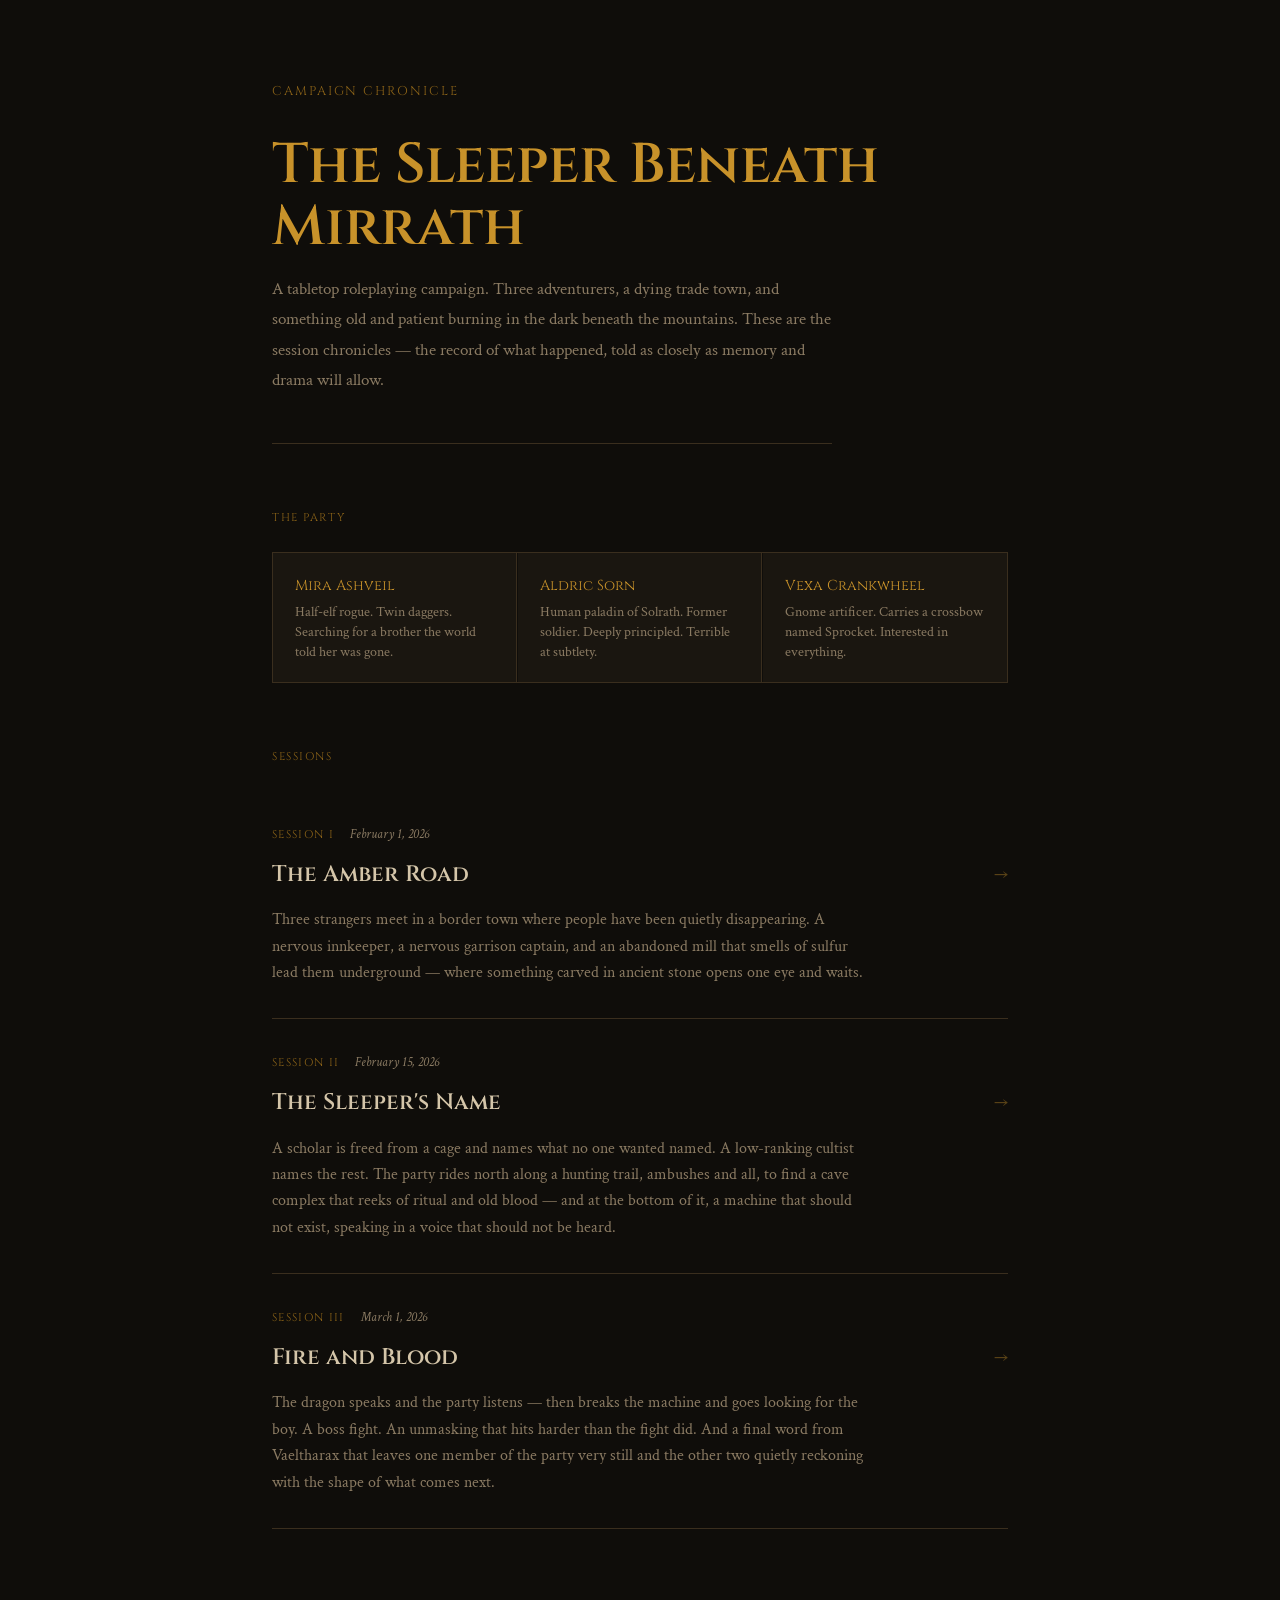
==== index.html @ ccd29888 "Initial commit: campaign chronicle site with 3 sessions - CLAUDE.md with project structure and workf" ====
<!DOCTYPE html>
<html lang="en">
<head>
  <meta charset="UTF-8">
  <meta name="viewport" content="width=device-width, initial-scale=1.0">
  <title>The Sleeper Beneath Mirrath — Campaign Chronicle</title>
  <link rel="preconnect" href="https://fonts.googleapis.com">
  <link rel="preconnect" href="https://fonts.gstatic.com" crossorigin>
  <link href="https://fonts.googleapis.com/css2?family=Cinzel:wght@400;600&family=Crimson+Text:ital,wght@0,400;0,600;1,400&display=swap" rel="stylesheet">
  <style>
    *, *::before, *::after { box-sizing: border-box; margin: 0; padding: 0; }
    :root {
      --bg: #0f0d0a; --surface: #1a1610; --border: #3a2e1e;
      --amber: #c8922a; --amber-dim: #8a6218;
      --text: #d4c5a9; --text-dim: #8a7a62;
    }
    body { background: var(--bg); color: var(--text); font-family: 'Crimson Text', Georgia, serif; font-size: 1.15rem; line-height: 1.8; min-height: 100vh; }
    .page-wrap { max-width: 800px; margin: 0 auto; padding: 5rem 2rem 6rem; }

    /* Hero */
    .site-title {
      font-family: 'Cinzel', serif;
      font-size: clamp(2rem, 6vw, 3.5rem);
      font-weight: 600;
      color: var(--amber);
      line-height: 1.1;
      margin-bottom: 1rem;
    }
    .site-subtitle {
      font-family: 'Cinzel', serif;
      font-size: 0.8rem;
      letter-spacing: 0.15em;
      text-transform: uppercase;
      color: var(--amber-dim);
      margin-bottom: 2rem;
    }
    .site-intro {
      max-width: 560px;
      color: var(--text-dim);
      font-size: 1.05rem;
      margin-bottom: 4rem;
      padding-bottom: 3rem;
      border-bottom: 1px solid var(--border);
    }

    /* Party roster */
    .party-section { margin-bottom: 4rem; }
    .section-label {
      font-family: 'Cinzel', serif;
      font-size: 0.7rem;
      letter-spacing: 0.14em;
      text-transform: uppercase;
      color: var(--amber-dim);
      margin-bottom: 1.5rem;
    }
    .party-grid { display: grid; grid-template-columns: repeat(auto-fill, minmax(220px, 1fr)); gap: 1px; border: 1px solid var(--border); }
    .party-member { padding: 1.2rem 1.4rem; background: var(--surface); }
    .party-member:not(:last-child) { border-right: 1px solid var(--border); }
    .member-name { font-family: 'Cinzel', serif; font-size: 0.9rem; color: var(--amber); margin-bottom: 0.2rem; }
    .member-desc { font-size: 0.85rem; color: var(--text-dim); line-height: 1.5; }

    /* Sessions */
    .sessions-section { }
    .session-card {
      display: block;
      text-decoration: none;
      color: inherit;
      padding: 2rem 0;
      border-bottom: 1px solid var(--border);
      transition: all 0.2s;
    }
    .session-card:first-child { border-top: 1px solid var(--border); }
    .session-card:hover .card-title { color: var(--amber); }
    .session-card:hover .card-arrow { opacity: 1; transform: translateX(4px); }
    .card-header { display: flex; align-items: baseline; gap: 1rem; margin-bottom: 0.5rem; }
    .card-number {
      font-family: 'Cinzel', serif;
      font-size: 0.7rem;
      letter-spacing: 0.12em;
      text-transform: uppercase;
      color: var(--amber-dim);
      white-space: nowrap;
    }
    .card-date { font-size: 0.8rem; color: var(--text-dim); font-style: italic; }
    .card-title-row { display: flex; align-items: center; justify-content: space-between; margin-bottom: 0.8rem; }
    .card-title {
      font-family: 'Cinzel', serif;
      font-size: 1.4rem;
      font-weight: 600;
      color: var(--text);
      transition: color 0.2s;
    }
    .card-arrow { color: var(--amber); font-size: 1.2rem; opacity: 0.4; transition: all 0.2s; }
    .card-summary { color: var(--text-dim); font-size: 1rem; max-width: 600px; line-height: 1.65; }
  </style>
</head>
<body>
<div class="page-wrap">

  <p class="site-subtitle">Campaign Chronicle</p>
  <h1 class="site-title">The Sleeper Beneath Mirrath</h1>
  <p class="site-intro">A tabletop roleplaying campaign. Three adventurers, a dying trade town, and something old and patient burning in the dark beneath the mountains. These are the session chronicles — the record of what happened, told as closely as memory and drama will allow.</p>

  <div class="party-section">
    <p class="section-label">The Party</p>
    <div class="party-grid">
      <div class="party-member">
        <p class="member-name">Mira Ashveil</p>
        <p class="member-desc">Half-elf rogue. Twin daggers. Searching for a brother the world told her was gone.</p>
      </div>
      <div class="party-member">
        <p class="member-name">Aldric Sorn</p>
        <p class="member-desc">Human paladin of Solrath. Former soldier. Deeply principled. Terrible at subtlety.</p>
      </div>
      <div class="party-member">
        <p class="member-name">Vexa Crankwheel</p>
        <p class="member-desc">Gnome artificer. Carries a crossbow named Sprocket. Interested in everything.</p>
      </div>
    </div>
  </div>

  <div class="sessions-section">
    <p class="section-label">Sessions</p>

    <a href="session-1/index.html" class="session-card">
      <div class="card-header">
        <span class="card-number">Session I</span>
        <span class="card-date">February 1, 2026</span>
      </div>
      <div class="card-title-row">
        <span class="card-title">The Amber Road</span>
        <span class="card-arrow">&#8594;</span>
      </div>
      <p class="card-summary">Three strangers meet in a border town where people have been quietly disappearing. A nervous innkeeper, a nervous garrison captain, and an abandoned mill that smells of sulfur lead them underground — where something carved in ancient stone opens one eye and waits.</p>
    </a>

    <a href="session-2/index.html" class="session-card">
      <div class="card-header">
        <span class="card-number">Session II</span>
        <span class="card-date">February 15, 2026</span>
      </div>
      <div class="card-title-row">
        <span class="card-title">The Sleeper's Name</span>
        <span class="card-arrow">&#8594;</span>
      </div>
      <p class="card-summary">A scholar is freed from a cage and names what no one wanted named. A low-ranking cultist names the rest. The party rides north along a hunting trail, ambushes and all, to find a cave complex that reeks of ritual and old blood — and at the bottom of it, a machine that should not exist, speaking in a voice that should not be heard.</p>
    </a>

    <a href="session-3/index.html" class="session-card">
      <div class="card-header">
        <span class="card-number">Session III</span>
        <span class="card-date">March 1, 2026</span>
      </div>
      <div class="card-title-row">
        <span class="card-title">Fire and Blood</span>
        <span class="card-arrow">&#8594;</span>
      </div>
      <p class="card-summary">The dragon speaks and the party listens — then breaks the machine and goes looking for the boy. A boss fight. An unmasking that hits harder than the fight did. And a final word from Vaeltharax that leaves one member of the party very still and the other two quietly reckoning with the shape of what comes next.</p>
    </a>

  </div>

</div>
</body>
</html>
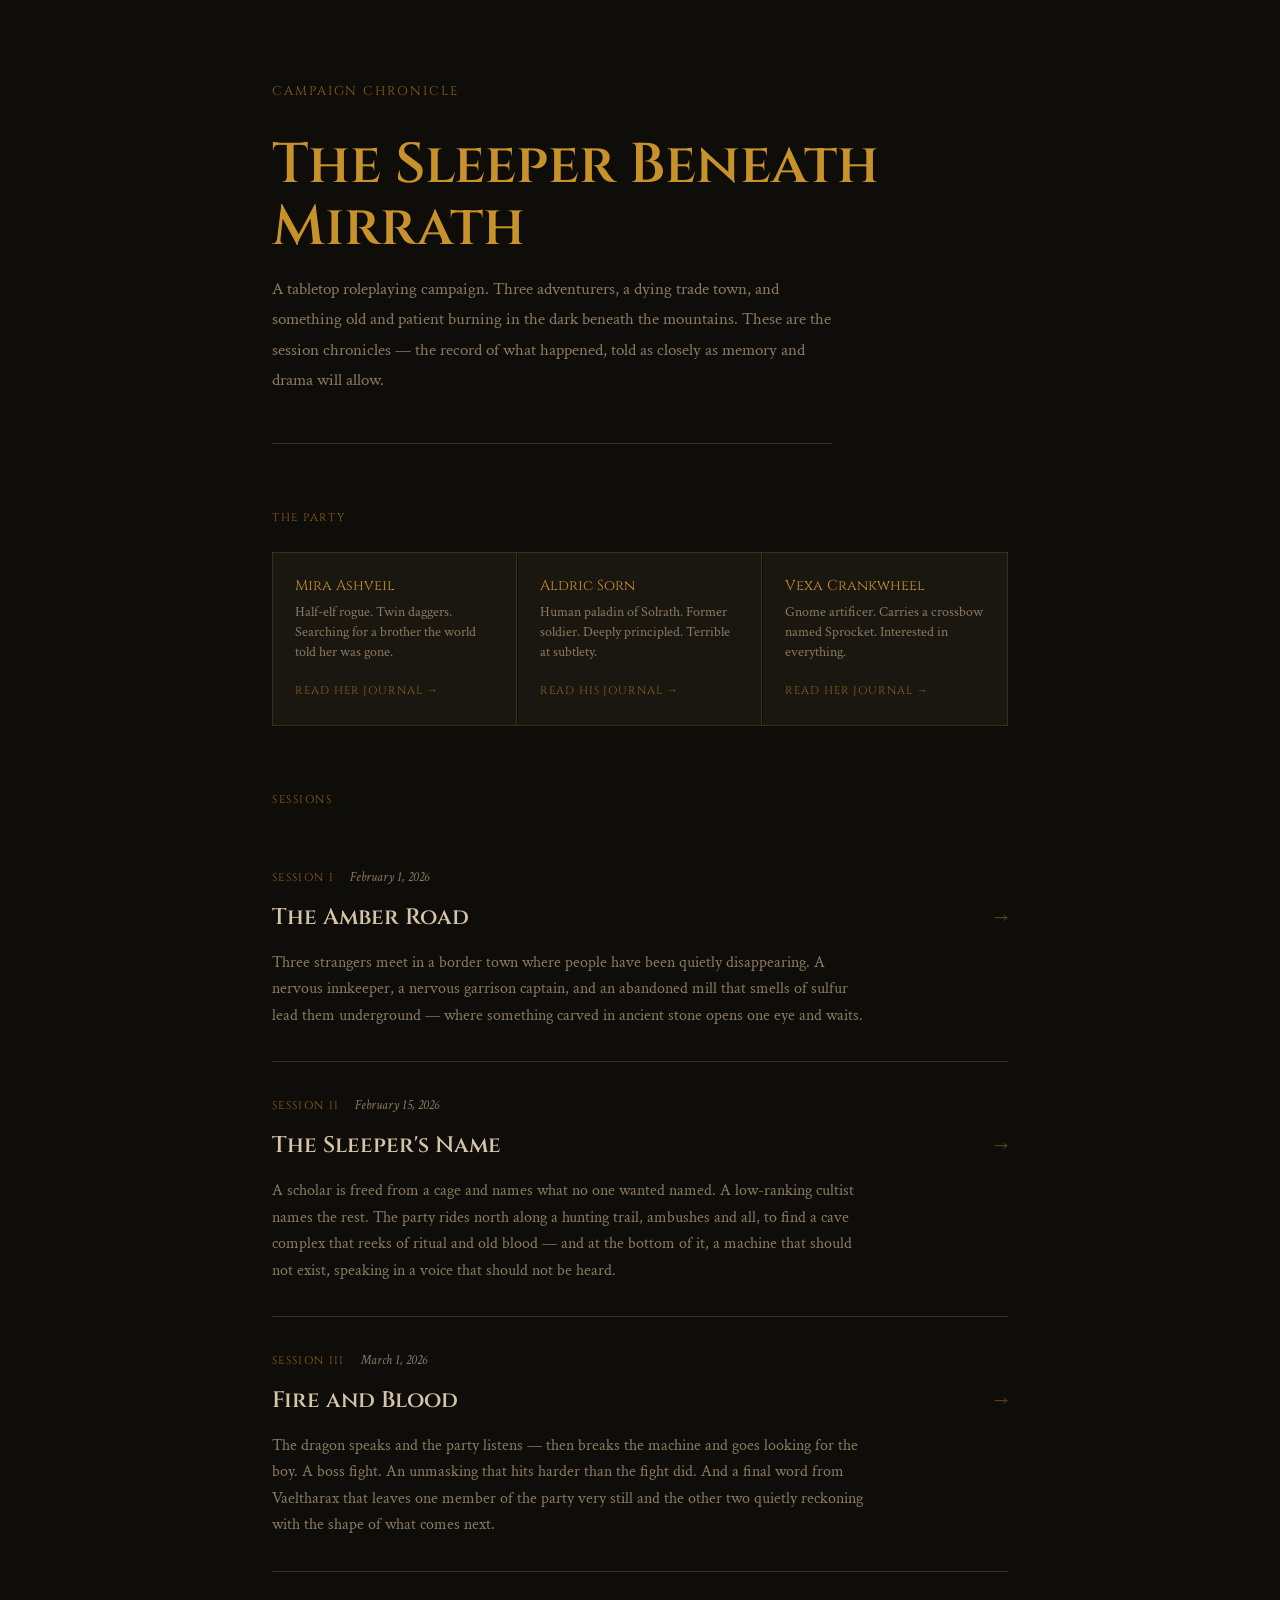
==== commit ec26624c: "Add character journal pages and update workflow - Create characters/ directory with journal pages fo" ====
--- a/index.html
+++ b/index.html
@@ -57,7 +57,9 @@
     .party-member { padding: 1.2rem 1.4rem; background: var(--surface); }
     .party-member:not(:last-child) { border-right: 1px solid var(--border); }
     .member-name { font-family: 'Cinzel', serif; font-size: 0.9rem; color: var(--amber); margin-bottom: 0.2rem; }
-    .member-desc { font-size: 0.85rem; color: var(--text-dim); line-height: 1.5; }
+    .member-desc { font-size: 0.85rem; color: var(--text-dim); line-height: 1.5; margin-bottom: 0.6rem; }
+    .member-journal { font-family: 'Cinzel', serif; font-size: 0.7rem; letter-spacing: 0.08em; text-transform: uppercase; color: var(--amber-dim); text-decoration: none; transition: color 0.2s; display: inline-block; }
+    .member-journal:hover { color: var(--amber); }
 
     /* Sessions */
     .sessions-section { }
@@ -107,14 +109,17 @@
       <div class="party-member">
         <p class="member-name">Mira Ashveil</p>
         <p class="member-desc">Half-elf rogue. Twin daggers. Searching for a brother the world told her was gone.</p>
+        <a href="characters/mira-ashveil/index.html" class="member-journal">Read her journal &#8594;</a>
       </div>
       <div class="party-member">
         <p class="member-name">Aldric Sorn</p>
         <p class="member-desc">Human paladin of Solrath. Former soldier. Deeply principled. Terrible at subtlety.</p>
+        <a href="characters/aldric-sorn/index.html" class="member-journal">Read his journal &#8594;</a>
       </div>
       <div class="party-member">
         <p class="member-name">Vexa Crankwheel</p>
         <p class="member-desc">Gnome artificer. Carries a crossbow named Sprocket. Interested in everything.</p>
+        <a href="characters/vexa-crankwheel/index.html" class="member-journal">Read her journal &#8594;</a>
       </div>
     </div>
   </div>
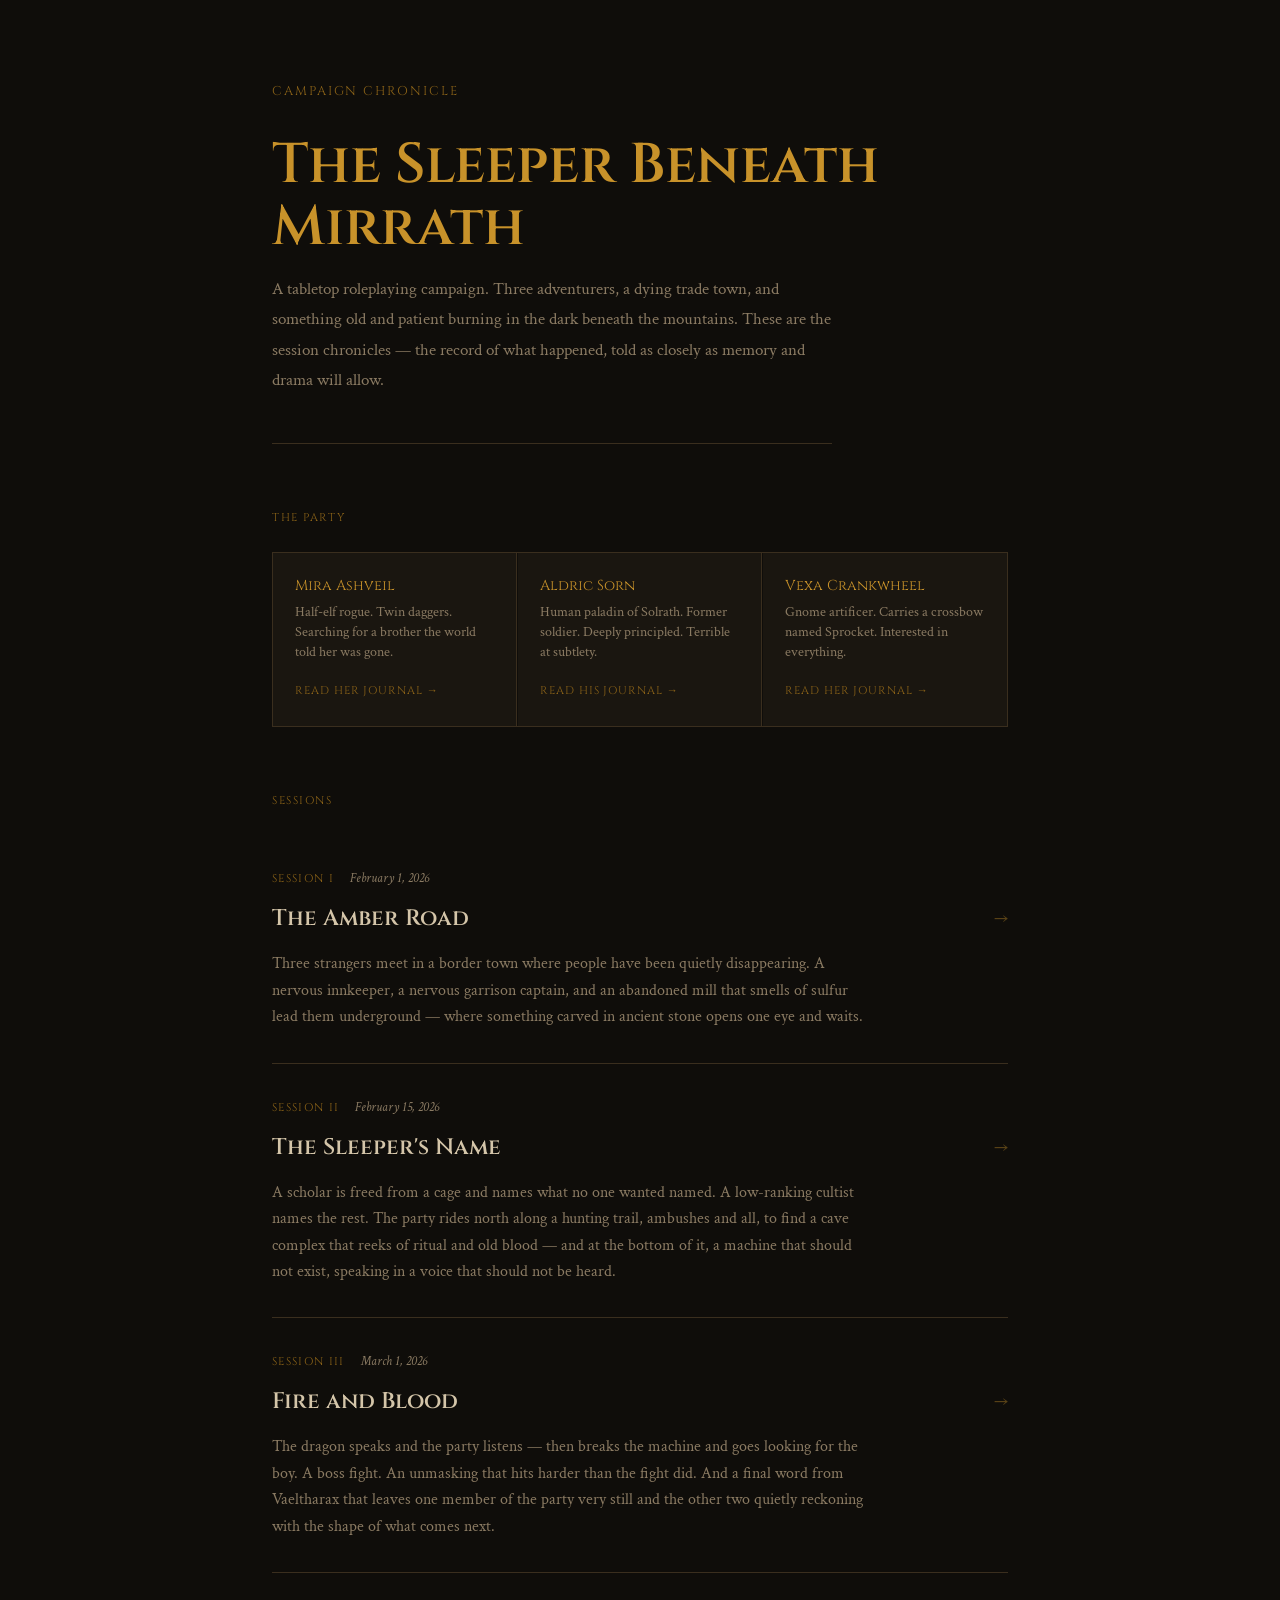
==== commit 6e0d99fa: "Extract shared stylesheet and add page templates - Create style.css as single source of truth for al" ====
--- a/index.html
+++ b/index.html
@@ -7,97 +7,10 @@
   <link rel="preconnect" href="https://fonts.googleapis.com">
   <link rel="preconnect" href="https://fonts.gstatic.com" crossorigin>
   <link href="https://fonts.googleapis.com/css2?family=Cinzel:wght@400;600&family=Crimson+Text:ital,wght@0,400;0,600;1,400&display=swap" rel="stylesheet">
-  <style>
-    *, *::before, *::after { box-sizing: border-box; margin: 0; padding: 0; }
-    :root {
-      --bg: #0f0d0a; --surface: #1a1610; --border: #3a2e1e;
-      --amber: #c8922a; --amber-dim: #8a6218;
-      --text: #d4c5a9; --text-dim: #8a7a62;
-    }
-    body { background: var(--bg); color: var(--text); font-family: 'Crimson Text', Georgia, serif; font-size: 1.15rem; line-height: 1.8; min-height: 100vh; }
-    .page-wrap { max-width: 800px; margin: 0 auto; padding: 5rem 2rem 6rem; }
-
-    /* Hero */
-    .site-title {
-      font-family: 'Cinzel', serif;
-      font-size: clamp(2rem, 6vw, 3.5rem);
-      font-weight: 600;
-      color: var(--amber);
-      line-height: 1.1;
-      margin-bottom: 1rem;
-    }
-    .site-subtitle {
-      font-family: 'Cinzel', serif;
-      font-size: 0.8rem;
-      letter-spacing: 0.15em;
-      text-transform: uppercase;
-      color: var(--amber-dim);
-      margin-bottom: 2rem;
-    }
-    .site-intro {
-      max-width: 560px;
-      color: var(--text-dim);
-      font-size: 1.05rem;
-      margin-bottom: 4rem;
-      padding-bottom: 3rem;
-      border-bottom: 1px solid var(--border);
-    }
-
-    /* Party roster */
-    .party-section { margin-bottom: 4rem; }
-    .section-label {
-      font-family: 'Cinzel', serif;
-      font-size: 0.7rem;
-      letter-spacing: 0.14em;
-      text-transform: uppercase;
-      color: var(--amber-dim);
-      margin-bottom: 1.5rem;
-    }
-    .party-grid { display: grid; grid-template-columns: repeat(auto-fill, minmax(220px, 1fr)); gap: 1px; border: 1px solid var(--border); }
-    .party-member { padding: 1.2rem 1.4rem; background: var(--surface); }
-    .party-member:not(:last-child) { border-right: 1px solid var(--border); }
-    .member-name { font-family: 'Cinzel', serif; font-size: 0.9rem; color: var(--amber); margin-bottom: 0.2rem; }
-    .member-desc { font-size: 0.85rem; color: var(--text-dim); line-height: 1.5; margin-bottom: 0.6rem; }
-    .member-journal { font-family: 'Cinzel', serif; font-size: 0.7rem; letter-spacing: 0.08em; text-transform: uppercase; color: var(--amber-dim); text-decoration: none; transition: color 0.2s; display: inline-block; }
-    .member-journal:hover { color: var(--amber); }
-
-    /* Sessions */
-    .sessions-section { }
-    .session-card {
-      display: block;
-      text-decoration: none;
-      color: inherit;
-      padding: 2rem 0;
-      border-bottom: 1px solid var(--border);
-      transition: all 0.2s;
-    }
-    .session-card:first-child { border-top: 1px solid var(--border); }
-    .session-card:hover .card-title { color: var(--amber); }
-    .session-card:hover .card-arrow { opacity: 1; transform: translateX(4px); }
-    .card-header { display: flex; align-items: baseline; gap: 1rem; margin-bottom: 0.5rem; }
-    .card-number {
-      font-family: 'Cinzel', serif;
-      font-size: 0.7rem;
-      letter-spacing: 0.12em;
-      text-transform: uppercase;
-      color: var(--amber-dim);
-      white-space: nowrap;
-    }
-    .card-date { font-size: 0.8rem; color: var(--text-dim); font-style: italic; }
-    .card-title-row { display: flex; align-items: center; justify-content: space-between; margin-bottom: 0.8rem; }
-    .card-title {
-      font-family: 'Cinzel', serif;
-      font-size: 1.4rem;
-      font-weight: 600;
-      color: var(--text);
-      transition: color 0.2s;
-    }
-    .card-arrow { color: var(--amber); font-size: 1.2rem; opacity: 0.4; transition: all 0.2s; }
-    .card-summary { color: var(--text-dim); font-size: 1rem; max-width: 600px; line-height: 1.65; }
-  </style>
+  <link rel="stylesheet" href="style.css">
 </head>
 <body>
-<div class="page-wrap">
+<div class="page-wrap page-wrap--wide">
 
   <p class="site-subtitle">Campaign Chronicle</p>
   <h1 class="site-title">The Sleeper Beneath Mirrath</h1>
--- a/style.css
+++ b/style.css
@@ -0,0 +1,304 @@
+/* ============================================================
+   The Sleeper Beneath Mirrath — Shared Stylesheet
+   ============================================================ */
+
+/* Reset */
+*, *::before, *::after { box-sizing: border-box; margin: 0; padding: 0; }
+
+/* Design tokens */
+:root {
+  --bg: #0f0d0a;
+  --surface: #1a1610;
+  --border: #3a2e1e;
+  --amber: #c8922a;
+  --amber-dim: #8a6218;
+  --text: #d4c5a9;
+  --text-dim: #8a7a62;
+}
+
+/* ── Base ─────────────────────────────────────────────────── */
+
+body {
+  background: var(--bg);
+  color: var(--text);
+  font-family: 'Crimson Text', Georgia, serif;
+  font-size: 1.2rem;
+  line-height: 1.8;
+  min-height: 100vh;
+}
+
+.page-wrap {
+  max-width: 760px;
+  margin: 0 auto;
+  padding: 3rem 2rem 6rem;
+}
+
+/* ── Navigation ───────────────────────────────────────────── */
+
+.site-nav {
+  display: flex;
+  justify-content: space-between;
+  align-items: center;
+  padding-bottom: 2rem;
+  border-bottom: 1px solid var(--border);
+  margin-bottom: 3rem;
+}
+.site-nav a {
+  color: var(--amber-dim);
+  text-decoration: none;
+  font-family: 'Cinzel', serif;
+  font-size: 0.8rem;
+  letter-spacing: 0.08em;
+  text-transform: uppercase;
+  transition: color 0.2s;
+}
+.site-nav a:hover { color: var(--amber); }
+
+/* Session nav (roman numeral links) */
+.site-nav .session-links { display: flex; gap: 1.5rem; }
+
+/* Character nav (character name links) */
+.site-nav .char-links { display: flex; gap: 1.5rem; }
+.site-nav .char-links a.active { color: var(--amber); }
+
+/* ── Typography ───────────────────────────────────────────── */
+
+h1 {
+  font-family: 'Cinzel', serif;
+  font-size: 2.4rem;
+  font-weight: 600;
+  color: var(--amber);
+  line-height: 1.2;
+  margin-bottom: 0.5rem;
+}
+
+h2 {
+  font-family: 'Cinzel', serif;
+  font-size: 1.05rem;
+  font-weight: 600;
+  letter-spacing: 0.06em;
+  text-transform: uppercase;
+  color: var(--amber);
+  margin: 3rem 0 1.2rem;
+  padding-bottom: 0.4rem;
+  border-bottom: 1px solid var(--border);
+}
+
+p { margin-bottom: 1.4em; }
+p:last-child { margin-bottom: 0; }
+
+blockquote {
+  border-left: 3px solid var(--amber-dim);
+  margin: 1.8rem 0;
+  padding: 0.5rem 1.4rem;
+  font-style: italic;
+  color: var(--text-dim);
+  background: rgba(200, 146, 42, 0.04);
+}
+
+.divider {
+  text-align: center;
+  color: var(--amber-dim);
+  margin: 2.5rem 0;
+  letter-spacing: 0.3em;
+  font-size: 0.85rem;
+  opacity: 0.6;
+}
+
+/* ── Session pages ────────────────────────────────────────── */
+
+.session-meta {
+  font-family: 'Cinzel', serif;
+  font-size: 0.75rem;
+  letter-spacing: 0.12em;
+  text-transform: uppercase;
+  color: var(--amber-dim);
+  margin-bottom: 0.75rem;
+}
+
+.session-date {
+  font-size: 0.9rem;
+  color: var(--text-dim);
+  font-style: italic;
+  margin-bottom: 3rem;
+}
+
+.session-footer {
+  margin-top: 5rem;
+  padding-top: 2rem;
+  border-top: 1px solid var(--border);
+  font-size: 0.85rem;
+  color: var(--text-dim);
+  display: grid;
+  grid-template-columns: 1fr 1fr;
+  gap: 1.5rem;
+}
+.session-footer h3 {
+  font-family: 'Cinzel', serif;
+  font-size: 0.7rem;
+  letter-spacing: 0.1em;
+  text-transform: uppercase;
+  color: var(--amber-dim);
+  margin-bottom: 0.5rem;
+}
+.session-footer ul { list-style: none; padding: 0; }
+.session-footer ul li::before { content: "— "; color: var(--amber-dim); }
+
+.session-pagination {
+  margin-top: 3rem;
+  display: flex;
+  justify-content: space-between;
+}
+.session-pagination a {
+  font-family: 'Cinzel', serif;
+  font-size: 0.8rem;
+  letter-spacing: 0.08em;
+  text-transform: uppercase;
+  color: var(--amber);
+  text-decoration: none;
+  border: 1px solid var(--amber-dim);
+  padding: 0.5rem 1.2rem;
+  transition: all 0.2s;
+}
+.session-pagination a:hover { background: var(--amber); color: var(--bg); }
+
+/* ── Character journal pages ──────────────────────────────── */
+
+.char-meta {
+  font-family: 'Cinzel', serif;
+  font-size: 0.75rem;
+  letter-spacing: 0.12em;
+  text-transform: uppercase;
+  color: var(--amber-dim);
+  margin-bottom: 0.75rem;
+}
+
+.char-tagline {
+  font-size: 1rem;
+  color: var(--text-dim);
+  font-style: italic;
+  margin-bottom: 3rem;
+  padding-bottom: 3rem;
+  border-bottom: 1px solid var(--border);
+}
+
+.journal-entry { margin-bottom: 4rem; }
+
+.entry-header { margin-bottom: 1.5rem; }
+
+.entry-session {
+  font-family: 'Cinzel', serif;
+  font-size: 0.7rem;
+  letter-spacing: 0.12em;
+  text-transform: uppercase;
+  color: var(--amber-dim);
+  margin-bottom: 0.4rem;
+}
+
+.entry-date {
+  font-family: 'Cinzel', serif;
+  font-size: 1.1rem;
+  font-weight: 600;
+  color: var(--text);
+  margin-bottom: 0.3rem;
+}
+
+.entry-session-link { font-size: 0.8rem; color: var(--text-dim); }
+.entry-session-link a { color: var(--amber-dim); text-decoration: none; transition: color 0.2s; }
+.entry-session-link a:hover { color: var(--amber); }
+
+/* ── Root index ───────────────────────────────────────────── */
+
+.page-wrap--wide { max-width: 800px; padding-top: 5rem; }
+
+.site-title {
+  font-family: 'Cinzel', serif;
+  font-size: clamp(2rem, 6vw, 3.5rem);
+  font-weight: 600;
+  color: var(--amber);
+  line-height: 1.1;
+  margin-bottom: 1rem;
+}
+
+.site-subtitle {
+  font-family: 'Cinzel', serif;
+  font-size: 0.8rem;
+  letter-spacing: 0.15em;
+  text-transform: uppercase;
+  color: var(--amber-dim);
+  margin-bottom: 2rem;
+}
+
+.site-intro {
+  max-width: 560px;
+  color: var(--text-dim);
+  font-size: 1.05rem;
+  margin-bottom: 4rem;
+  padding-bottom: 3rem;
+  border-bottom: 1px solid var(--border);
+}
+
+.section-label {
+  font-family: 'Cinzel', serif;
+  font-size: 0.7rem;
+  letter-spacing: 0.14em;
+  text-transform: uppercase;
+  color: var(--amber-dim);
+  margin-bottom: 1.5rem;
+}
+
+.party-section { margin-bottom: 4rem; }
+.party-grid {
+  display: grid;
+  grid-template-columns: repeat(auto-fill, minmax(220px, 1fr));
+  gap: 1px;
+  border: 1px solid var(--border);
+}
+.party-member { padding: 1.2rem 1.4rem; background: var(--surface); }
+.party-member:not(:last-child) { border-right: 1px solid var(--border); }
+.member-name { font-family: 'Cinzel', serif; font-size: 0.9rem; color: var(--amber); margin-bottom: 0.2rem; }
+.member-desc { font-size: 0.85rem; color: var(--text-dim); line-height: 1.5; margin-bottom: 0.6rem; }
+.member-journal {
+  font-family: 'Cinzel', serif;
+  font-size: 0.7rem;
+  letter-spacing: 0.08em;
+  text-transform: uppercase;
+  color: var(--amber-dim);
+  text-decoration: none;
+  transition: color 0.2s;
+  display: inline-block;
+}
+.member-journal:hover { color: var(--amber); }
+
+.session-card {
+  display: block;
+  text-decoration: none;
+  color: inherit;
+  padding: 2rem 0;
+  border-bottom: 1px solid var(--border);
+  transition: all 0.2s;
+}
+.session-card:first-child { border-top: 1px solid var(--border); }
+.session-card:hover .card-title { color: var(--amber); }
+.session-card:hover .card-arrow { opacity: 1; transform: translateX(4px); }
+
+.card-header { display: flex; align-items: baseline; gap: 1rem; margin-bottom: 0.5rem; }
+.card-number {
+  font-family: 'Cinzel', serif;
+  font-size: 0.7rem;
+  letter-spacing: 0.12em;
+  text-transform: uppercase;
+  color: var(--amber-dim);
+  white-space: nowrap;
+}
+.card-date { font-size: 0.8rem; color: var(--text-dim); font-style: italic; }
+.card-title-row { display: flex; align-items: center; justify-content: space-between; margin-bottom: 0.8rem; }
+.card-title {
+  font-family: 'Cinzel', serif;
+  font-size: 1.4rem;
+  font-weight: 600;
+  color: var(--text);
+  transition: color 0.2s;
+}
+.card-arrow { color: var(--amber); font-size: 1.2rem; opacity: 0.4; transition: all 0.2s; }
+.card-summary { color: var(--text-dim); font-size: 1rem; max-width: 600px; line-height: 1.65; }
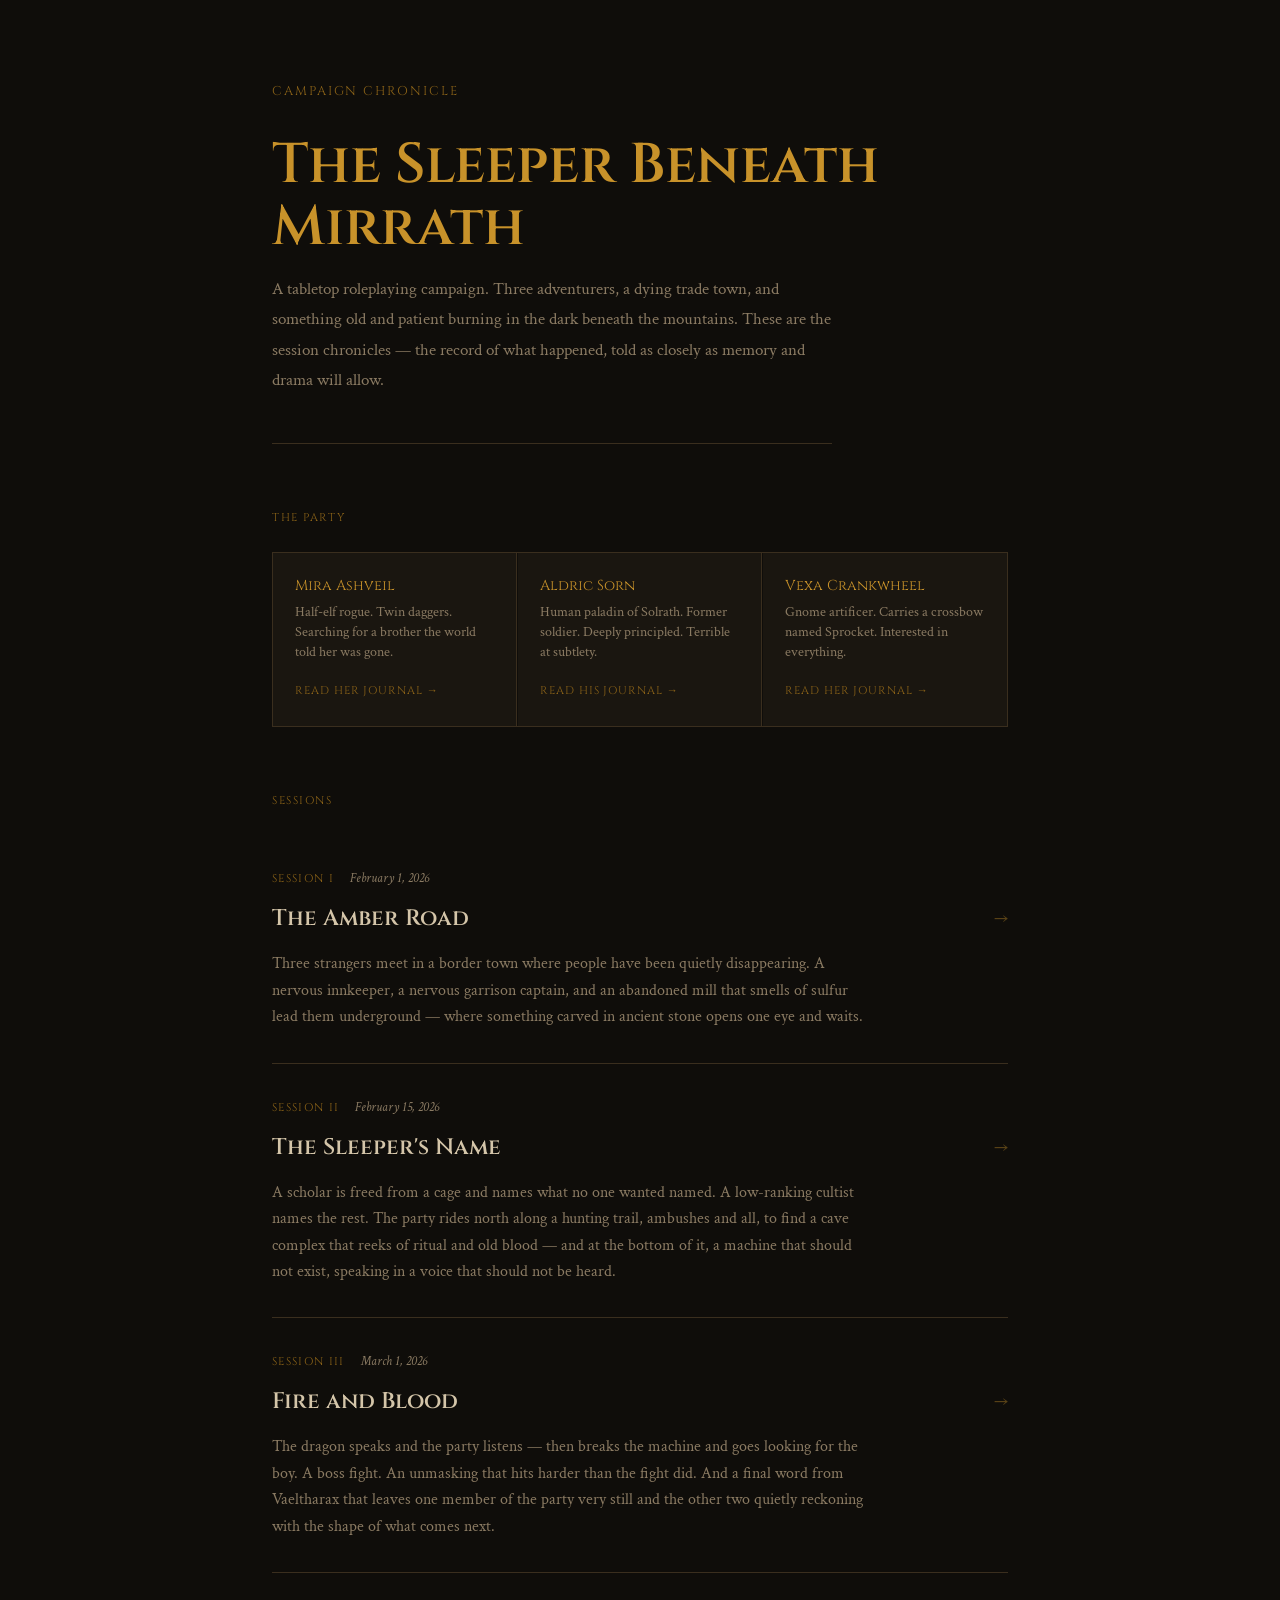
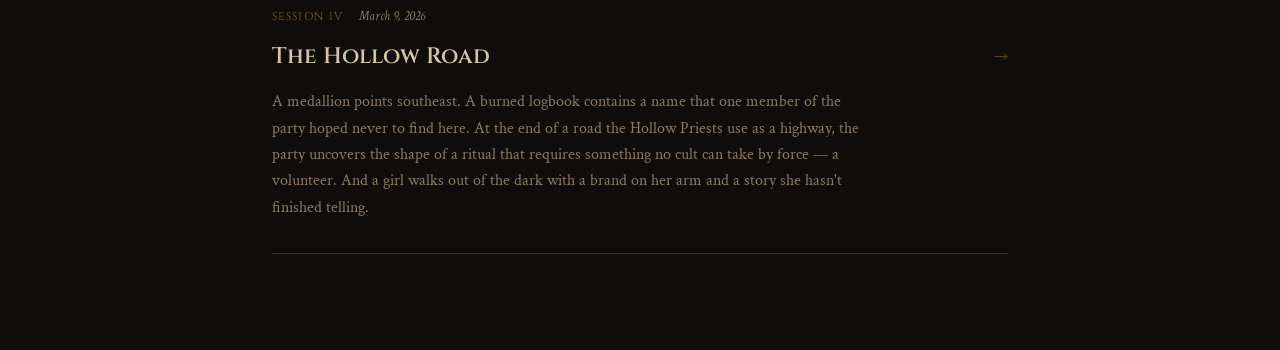
==== commit 76e6d26d: "Add Session IV: The Hollow Road Full session-publishing pipeline for Session 4: - session-4/index.ht" ====
--- a/index.html
+++ b/index.html
@@ -76,6 +76,18 @@
       <p class="card-summary">The dragon speaks and the party listens — then breaks the machine and goes looking for the boy. A boss fight. An unmasking that hits harder than the fight did. And a final word from Vaeltharax that leaves one member of the party very still and the other two quietly reckoning with the shape of what comes next.</p>
     </a>
 
+    <a href="session-4/index.html" class="session-card">
+      <div class="card-header">
+        <span class="card-number">Session IV</span>
+        <span class="card-date">March 9, 2026</span>
+      </div>
+      <div class="card-title-row">
+        <span class="card-title">The Hollow Road</span>
+        <span class="card-arrow">&#8594;</span>
+      </div>
+      <p class="card-summary">A medallion points southeast. A burned logbook contains a name that one member of the party hoped never to find here. At the end of a road the Hollow Priests use as a highway, the party uncovers the shape of a ritual that requires something no cult can take by force — a volunteer. And a girl walks out of the dark with a brand on her arm and a story she hasn't finished telling.</p>
+    </a>
+
   </div>
 
 </div>
